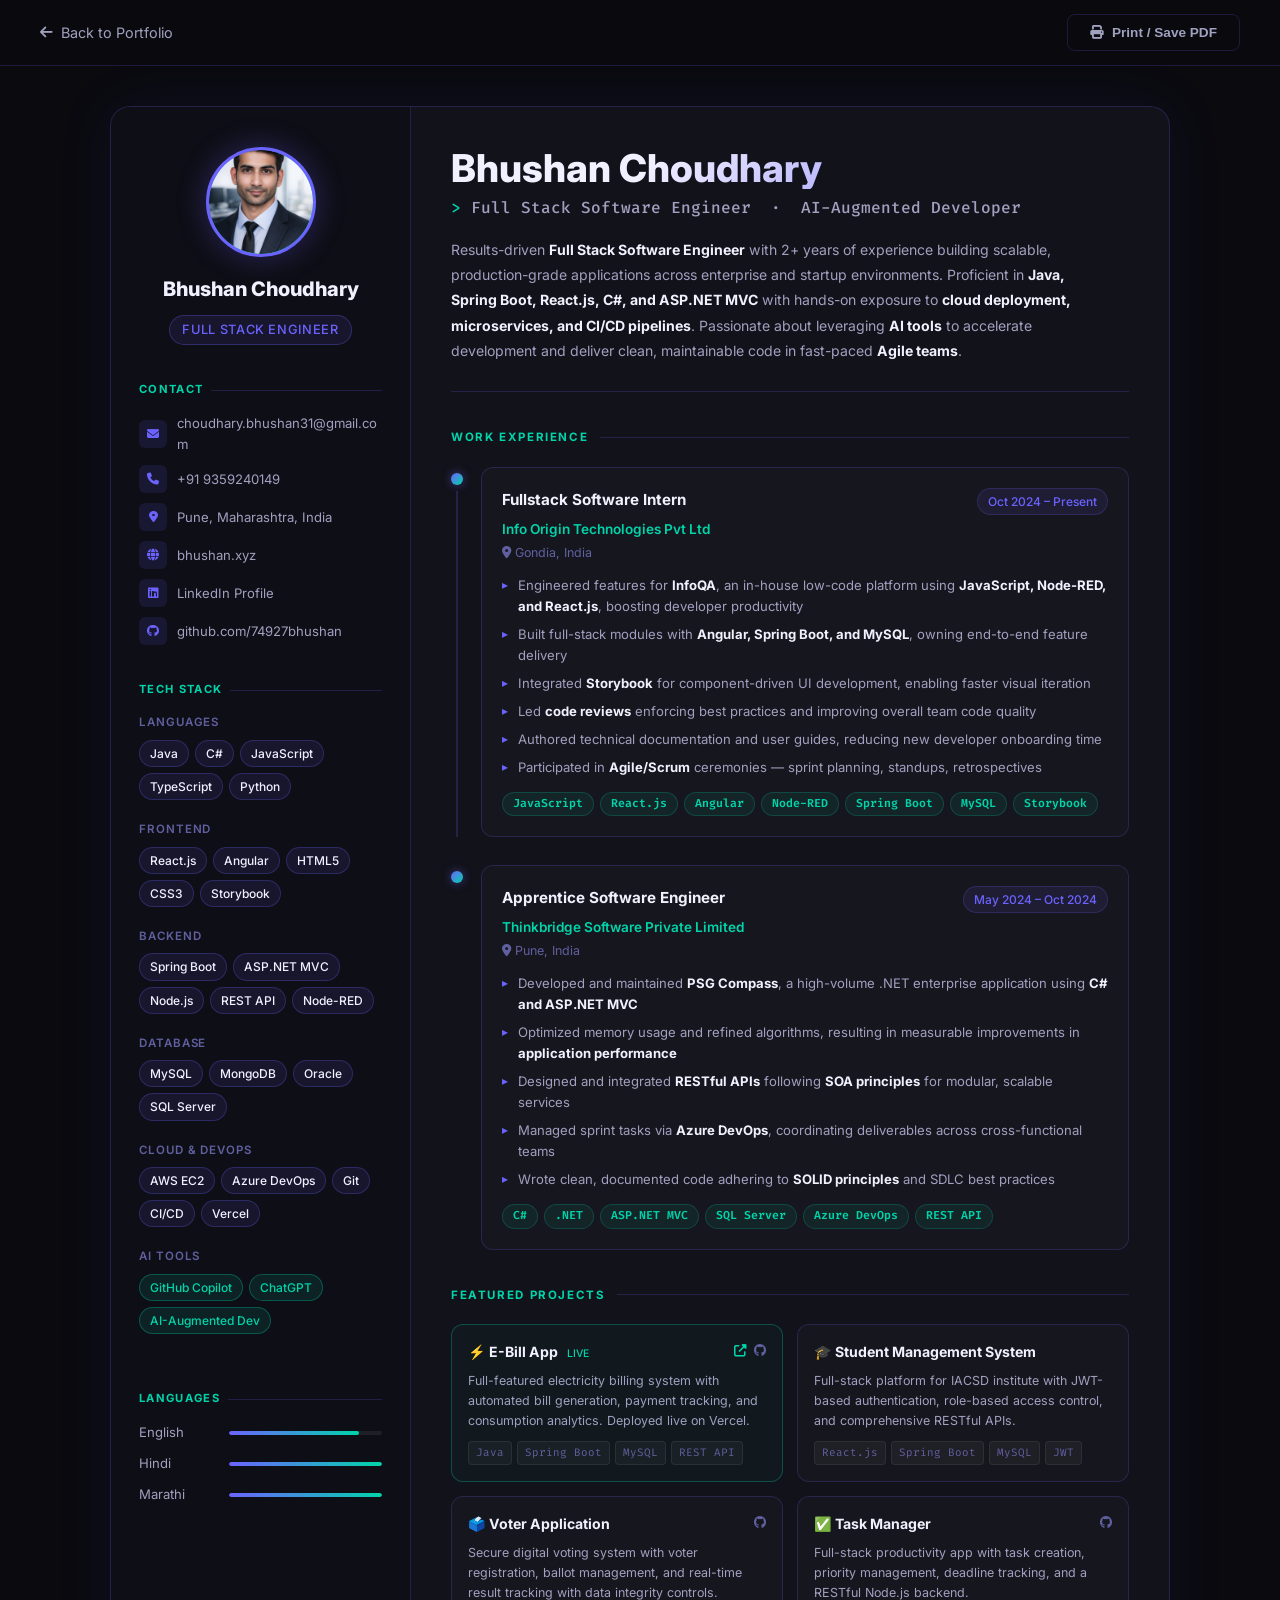
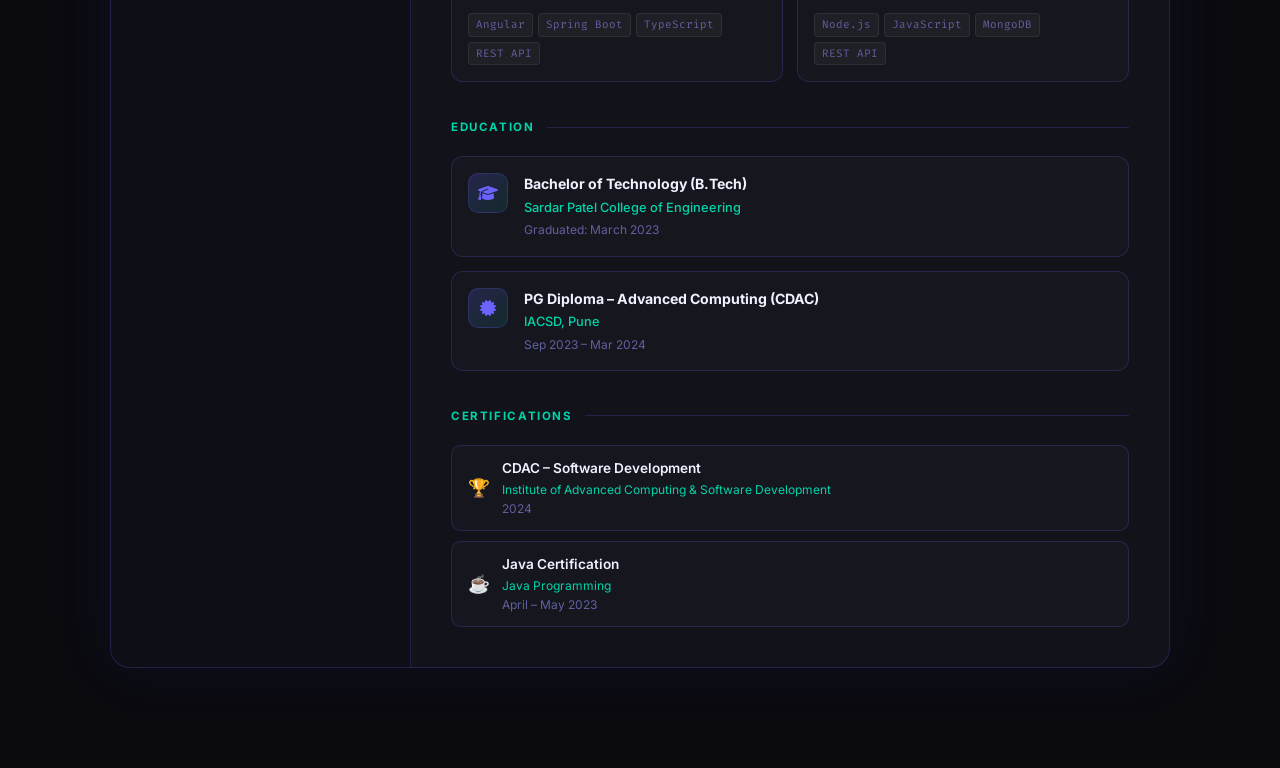
==== resume.html @ 6a35f502 "Add modern resume page with navbar/hero resume button" ====
<!DOCTYPE html>
<html lang="en">

<head>
    <meta charset="UTF-8">
    <meta name="viewport" content="width=device-width, initial-scale=1.0">
    <meta name="description" content="Bhushan Choudhary - Full Stack Software Engineer Resume">
    <title>Resume | Bhushan Choudhary</title>
    <link rel="preconnect" href="https://fonts.googleapis.com">
    <link rel="preconnect" href="https://fonts.gstatic.com" crossorigin>
    <link href="https://fonts.googleapis.com/css2?family=Inter:wght@300;400;500;600;700;800&family=Fira+Code:wght@400;500&display=swap" rel="stylesheet">
    <link rel="stylesheet" href="https://cdnjs.cloudflare.com/ajax/libs/font-awesome/6.4.0/css/all.min.css">
    <style>
        :root {
            --primary: #6c63ff;
            --primary-dark: #5a52e0;
            --accent: #00d4aa;
            --bg-dark: #0a0a0f;
            --bg-card: #12121a;
            --bg-sidebar: #0e0e16;
            --text-primary: #f0f0ff;
            --text-secondary: #a0a0c0;
            --text-muted: #6060a0;
            --border: rgba(108, 99, 255, 0.2);
            --glow: rgba(108, 99, 255, 0.15);
        }

        * {
            margin: 0;
            padding: 0;
            box-sizing: border-box;
        }

        body {
            font-family: 'Inter', sans-serif;
            background: var(--bg-dark);
            color: var(--text-primary);
            min-height: 100vh;
            line-height: 1.6;
        }

        /* ── TOP BAR ── */
        .top-bar {
            background: rgba(10, 10, 15, 0.95);
            backdrop-filter: blur(20px);
            border-bottom: 1px solid var(--border);
            padding: 14px 40px;
            display: flex;
            justify-content: space-between;
            align-items: center;
            position: sticky;
            top: 0;
            z-index: 100;
        }

        .top-bar-left a {
            color: var(--text-secondary);
            text-decoration: none;
            font-size: 0.9rem;
            transition: color 0.3s;
            display: flex;
            align-items: center;
            gap: 8px;
        }

        .top-bar-left a:hover { color: var(--primary); }

        .top-bar-right {
            display: flex;
            gap: 12px;
        }

        .btn-download {
            background: linear-gradient(135deg, var(--primary), var(--accent));
            color: white;
            border: none;
            padding: 10px 22px;
            border-radius: 8px;
            font-size: 0.85rem;
            font-weight: 600;
            cursor: pointer;
            display: flex;
            align-items: center;
            gap: 8px;
            text-decoration: none;
            transition: transform 0.2s, box-shadow 0.2s;
        }

        .btn-download:hover {
            transform: translateY(-2px);
            box-shadow: 0 8px 25px rgba(108, 99, 255, 0.4);
        }

        .btn-print {
            background: transparent;
            color: var(--text-secondary);
            border: 1px solid var(--border);
            padding: 10px 22px;
            border-radius: 8px;
            font-size: 0.85rem;
            font-weight: 600;
            cursor: pointer;
            display: flex;
            align-items: center;
            gap: 8px;
            transition: all 0.3s;
        }

        .btn-print:hover {
            border-color: var(--primary);
            color: var(--primary);
        }

        /* ── RESUME WRAPPER ── */
        .resume-wrapper {
            max-width: 1100px;
            margin: 40px auto;
            padding: 0 20px 60px;
        }

        .resume-card {
            background: var(--bg-card);
            border: 1px solid var(--border);
            border-radius: 20px;
            overflow: hidden;
            box-shadow: 0 0 60px rgba(108, 99, 255, 0.08);
            display: grid;
            grid-template-columns: 300px 1fr;
        }

        /* ── SIDEBAR ── */
        .sidebar {
            background: var(--bg-sidebar);
            border-right: 1px solid var(--border);
            padding: 40px 28px;
            display: flex;
            flex-direction: column;
            gap: 36px;
        }

        .profile-section {
            text-align: center;
        }

        .profile-avatar {
            width: 110px;
            height: 110px;
            border-radius: 50%;
            border: 3px solid var(--primary);
            margin: 0 auto 16px;
            background: linear-gradient(135deg, var(--primary), var(--accent));
            display: flex;
            align-items: center;
            justify-content: center;
            font-size: 2.5rem;
            font-weight: 800;
            color: white;
            box-shadow: 0 0 30px rgba(108, 99, 255, 0.3);
            overflow: hidden;
        }

        .profile-avatar img {
            width: 100%;
            height: 100%;
            object-fit: cover;
            border-radius: 50%;
        }

        .profile-name {
            font-size: 1.25rem;
            font-weight: 800;
            color: var(--text-primary);
            margin-bottom: 4px;
        }

        .profile-role {
            font-size: 0.8rem;
            font-weight: 500;
            color: var(--primary);
            letter-spacing: 0.05em;
            text-transform: uppercase;
            background: rgba(108, 99, 255, 0.1);
            border: 1px solid rgba(108, 99, 255, 0.3);
            border-radius: 20px;
            padding: 4px 12px;
            display: inline-block;
            margin-top: 6px;
        }

        .sidebar-section-title {
            font-size: 0.7rem;
            font-weight: 700;
            letter-spacing: 0.12em;
            text-transform: uppercase;
            color: var(--accent);
            margin-bottom: 14px;
            display: flex;
            align-items: center;
            gap: 8px;
        }

        .sidebar-section-title::after {
            content: '';
            flex: 1;
            height: 1px;
            background: var(--border);
        }

        /* Contact */
        .contact-list {
            list-style: none;
            display: flex;
            flex-direction: column;
            gap: 10px;
        }

        .contact-list li {
            display: flex;
            align-items: center;
            gap: 10px;
            font-size: 0.82rem;
            color: var(--text-secondary);
        }

        .contact-list li a {
            color: var(--text-secondary);
            text-decoration: none;
            transition: color 0.3s;
            word-break: break-all;
        }

        .contact-list li a:hover { color: var(--primary); }

        .contact-icon {
            width: 28px;
            height: 28px;
            border-radius: 6px;
            background: rgba(108, 99, 255, 0.12);
            display: flex;
            align-items: center;
            justify-content: center;
            font-size: 0.75rem;
            color: var(--primary);
            flex-shrink: 0;
        }

        /* Skills */
        .skill-group {
            margin-bottom: 20px;
        }

        .skill-group-label {
            font-size: 0.72rem;
            font-weight: 600;
            color: var(--text-muted);
            text-transform: uppercase;
            letter-spacing: 0.08em;
            margin-bottom: 8px;
        }

        .skill-tags {
            display: flex;
            flex-wrap: wrap;
            gap: 6px;
        }

        .skill-tag {
            background: rgba(108, 99, 255, 0.1);
            border: 1px solid rgba(108, 99, 255, 0.25);
            color: var(--text-primary);
            padding: 3px 10px;
            border-radius: 20px;
            font-size: 0.75rem;
            font-weight: 500;
            transition: all 0.3s;
        }

        .skill-tag:hover {
            background: rgba(108, 99, 255, 0.25);
            border-color: var(--primary);
        }

        .skill-tag.accent {
            background: rgba(0, 212, 170, 0.1);
            border-color: rgba(0, 212, 170, 0.3);
            color: var(--accent);
        }

        /* Langs */
        .lang-item {
            display: flex;
            align-items: center;
            gap: 10px;
            margin-bottom: 10px;
        }

        .lang-name {
            font-size: 0.82rem;
            color: var(--text-secondary);
            width: 80px;
        }

        .lang-bar {
            flex: 1;
            height: 4px;
            background: rgba(255,255,255,0.07);
            border-radius: 2px;
            overflow: hidden;
        }

        .lang-fill {
            height: 100%;
            border-radius: 2px;
            background: linear-gradient(90deg, var(--primary), var(--accent));
        }

        /* ── MAIN CONTENT ── */
        .main-content {
            padding: 40px 40px;
            display: flex;
            flex-direction: column;
            gap: 36px;
        }

        /* Header */
        .main-header {
            border-bottom: 1px solid var(--border);
            padding-bottom: 28px;
        }

        .main-name {
            font-size: 2.4rem;
            font-weight: 800;
            background: linear-gradient(135deg, #f0f0ff 30%, var(--primary));
            -webkit-background-clip: text;
            -webkit-text-fill-color: transparent;
            background-clip: text;
            line-height: 1.1;
            margin-bottom: 6px;
        }

        .main-title {
            font-size: 1rem;
            font-weight: 500;
            color: var(--text-secondary);
            margin-bottom: 16px;
            font-family: 'Fira Code', monospace;
        }

        .main-title span {
            color: var(--accent);
        }

        .summary-text {
            font-size: 0.88rem;
            color: var(--text-secondary);
            line-height: 1.8;
            max-width: 620px;
        }

        .summary-text strong { color: var(--text-primary); }

        /* Section */
        .section-heading {
            font-size: 0.72rem;
            font-weight: 700;
            letter-spacing: 0.14em;
            text-transform: uppercase;
            color: var(--accent);
            margin-bottom: 20px;
            display: flex;
            align-items: center;
            gap: 12px;
        }

        .section-heading::after {
            content: '';
            flex: 1;
            height: 1px;
            background: var(--border);
        }

        /* Timeline */
        .timeline {
            display: flex;
            flex-direction: column;
            gap: 28px;
        }

        .timeline-item {
            display: grid;
            grid-template-columns: 12px 1fr;
            gap: 18px;
        }

        .timeline-line {
            display: flex;
            flex-direction: column;
            align-items: center;
            padding-top: 6px;
        }

        .timeline-dot {
            width: 12px;
            height: 12px;
            border-radius: 50%;
            background: linear-gradient(135deg, var(--primary), var(--accent));
            flex-shrink: 0;
            box-shadow: 0 0 10px rgba(108, 99, 255, 0.5);
        }

        .timeline-connector {
            width: 2px;
            flex: 1;
            background: var(--border);
            margin-top: 6px;
        }

        .timeline-content {
            background: rgba(255,255,255,0.02);
            border: 1px solid var(--border);
            border-radius: 12px;
            padding: 20px;
            transition: border-color 0.3s;
        }

        .timeline-content:hover {
            border-color: rgba(108, 99, 255, 0.4);
            background: rgba(108, 99, 255, 0.04);
        }

        .job-header {
            display: flex;
            justify-content: space-between;
            align-items: flex-start;
            margin-bottom: 4px;
            gap: 10px;
        }

        .job-title {
            font-size: 0.95rem;
            font-weight: 700;
            color: var(--text-primary);
        }

        .job-date {
            font-size: 0.75rem;
            color: var(--primary);
            background: rgba(108, 99, 255, 0.1);
            border: 1px solid rgba(108, 99, 255, 0.2);
            border-radius: 20px;
            padding: 3px 10px;
            white-space: nowrap;
            font-weight: 500;
        }

        .job-company {
            font-size: 0.85rem;
            font-weight: 600;
            color: var(--accent);
            margin-bottom: 2px;
        }

        .job-location {
            font-size: 0.78rem;
            color: var(--text-muted);
            margin-bottom: 12px;
        }

        .job-bullets {
            list-style: none;
            display: flex;
            flex-direction: column;
            gap: 7px;
        }

        .job-bullets li {
            font-size: 0.82rem;
            color: var(--text-secondary);
            line-height: 1.6;
            padding-left: 16px;
            position: relative;
        }

        .job-bullets li::before {
            content: '▸';
            position: absolute;
            left: 0;
            color: var(--primary);
            font-size: 0.75rem;
        }

        .job-bullets li strong { color: var(--text-primary); }

        .tech-pills {
            display: flex;
            flex-wrap: wrap;
            gap: 6px;
            margin-top: 14px;
        }

        .tech-pill {
            background: rgba(0, 212, 170, 0.08);
            border: 1px solid rgba(0, 212, 170, 0.2);
            color: var(--accent);
            padding: 2px 10px;
            border-radius: 20px;
            font-size: 0.72rem;
            font-weight: 600;
            font-family: 'Fira Code', monospace;
        }

        /* Projects */
        .projects-grid {
            display: grid;
            grid-template-columns: 1fr 1fr;
            gap: 14px;
        }

        .project-card {
            background: rgba(255,255,255,0.02);
            border: 1px solid var(--border);
            border-radius: 12px;
            padding: 16px;
            transition: all 0.3s;
        }

        .project-card:hover {
            border-color: rgba(108, 99, 255, 0.4);
            background: rgba(108, 99, 255, 0.04);
            transform: translateY(-2px);
        }

        .project-card.featured {
            border-color: rgba(0, 212, 170, 0.3);
            background: rgba(0, 212, 170, 0.03);
        }

        .project-card.featured:hover {
            border-color: var(--accent);
        }

        .project-top {
            display: flex;
            justify-content: space-between;
            align-items: flex-start;
            margin-bottom: 8px;
        }

        .project-name {
            font-size: 0.88rem;
            font-weight: 700;
            color: var(--text-primary);
        }

        .project-links {
            display: flex;
            gap: 8px;
        }

        .project-link {
            color: var(--text-muted);
            font-size: 0.78rem;
            text-decoration: none;
            transition: color 0.3s;
        }

        .project-link:hover { color: var(--primary); }

        .project-link.live { color: var(--accent); }
        .project-link.live:hover { color: #00ffcc; }

        .project-desc {
            font-size: 0.78rem;
            color: var(--text-secondary);
            line-height: 1.6;
            margin-bottom: 10px;
        }

        .project-tech {
            display: flex;
            flex-wrap: wrap;
            gap: 5px;
        }

        .project-tech span {
            font-size: 0.68rem;
            font-family: 'Fira Code', monospace;
            color: var(--text-muted);
            background: rgba(255,255,255,0.04);
            border: 1px solid rgba(255,255,255,0.07);
            padding: 2px 7px;
            border-radius: 4px;
        }

        /* Education */
        .edu-grid {
            display: flex;
            flex-direction: column;
            gap: 14px;
        }

        .edu-item {
            display: flex;
            gap: 16px;
            background: rgba(255,255,255,0.02);
            border: 1px solid var(--border);
            border-radius: 12px;
            padding: 16px;
            align-items: flex-start;
        }

        .edu-icon {
            width: 40px;
            height: 40px;
            border-radius: 10px;
            background: linear-gradient(135deg, rgba(108,99,255,0.2), rgba(0,212,170,0.1));
            border: 1px solid var(--border);
            display: flex;
            align-items: center;
            justify-content: center;
            font-size: 1rem;
            color: var(--primary);
            flex-shrink: 0;
        }

        .edu-degree {
            font-size: 0.88rem;
            font-weight: 700;
            color: var(--text-primary);
            margin-bottom: 2px;
        }

        .edu-school {
            font-size: 0.8rem;
            color: var(--accent);
            font-weight: 500;
            margin-bottom: 2px;
        }

        .edu-date {
            font-size: 0.75rem;
            color: var(--text-muted);
        }

        /* Certifications */
        .cert-list {
            display: flex;
            flex-direction: column;
            gap: 10px;
        }

        .cert-item {
            display: flex;
            align-items: center;
            gap: 12px;
            padding: 12px 16px;
            background: rgba(255,255,255,0.02);
            border: 1px solid var(--border);
            border-radius: 10px;
        }

        .cert-badge {
            font-size: 1.1rem;
        }

        .cert-name {
            font-size: 0.85rem;
            font-weight: 600;
            color: var(--text-primary);
        }

        .cert-date {
            font-size: 0.75rem;
            color: var(--text-muted);
        }

        .cert-issuer {
            font-size: 0.75rem;
            color: var(--accent);
        }

        /* ── PRINT STYLES ── */
        @media print {
            body { background: white; }
            .top-bar { display: none; }
            .resume-wrapper { margin: 0; padding: 0; max-width: 100%; }
            .resume-card {
                border: none;
                border-radius: 0;
                box-shadow: none;
                grid-template-columns: 240px 1fr;
            }
            .sidebar { background: #f8f8ff; border-right: 2px solid #e0e0ff; }
            .main-content { padding: 30px; }
            :root {
                --bg-dark: white;
                --bg-card: white;
                --bg-sidebar: #f8f8ff;
                --text-primary: #111;
                --text-secondary: #444;
                --text-muted: #777;
                --border: #ddd;
            }
            .main-name { -webkit-text-fill-color: #111 !important; }
            .skill-tag { border-color: #aaa; }
            .timeline-content, .project-card, .edu-item, .cert-item { background: #fafafa; border-color: #ddd; }
        }

        @media (max-width: 768px) {
            .resume-card { grid-template-columns: 1fr; }
            .projects-grid { grid-template-columns: 1fr; }
            .main-content { padding: 24px 20px; }
            .top-bar { padding: 12px 20px; }
            .main-name { font-size: 1.8rem; }
        }
    </style>
</head>

<body>

    <!-- Top Bar -->
    <div class="top-bar">
        <div class="top-bar-left">
            <a href="index.html">
                <i class="fas fa-arrow-left"></i>
                Back to Portfolio
            </a>
        </div>
        <div class="top-bar-right">
            <button class="btn-print" onclick="window.print()">
                <i class="fas fa-print"></i> Print / Save PDF
            </button>
        </div>
    </div>

    <!-- Resume -->
    <div class="resume-wrapper">
        <div class="resume-card">

            <!-- ── SIDEBAR ── -->
            <aside class="sidebar">

                <!-- Profile -->
                <div class="profile-section">
                    <div class="profile-avatar">
                        <img src="Bhusan.png" alt="Bhushan Choudhary" onerror="this.style.display='none'; this.parentElement.innerHTML='BC'">
                    </div>
                    <div class="profile-name">Bhushan Choudhary</div>
                    <div class="profile-role">Full Stack Engineer</div>
                </div>

                <!-- Contact -->
                <div>
                    <div class="sidebar-section-title">Contact</div>
                    <ul class="contact-list">
                        <li>
                            <div class="contact-icon"><i class="fas fa-envelope"></i></div>
                            <a href="mailto:choudhary.bhushan31@gmail.com">choudhary.bhushan31@gmail.com</a>
                        </li>
                        <li>
                            <div class="contact-icon"><i class="fas fa-phone"></i></div>
                            <span>+91 9359240149</span>
                        </li>
                        <li>
                            <div class="contact-icon"><i class="fas fa-map-marker-alt"></i></div>
                            <span>Pune, Maharashtra, India</span>
                        </li>
                        <li>
                            <div class="contact-icon"><i class="fas fa-globe"></i></div>
                            <a href="https://bhushan.xyz" target="_blank">bhushan.xyz</a>
                        </li>
                        <li>
                            <div class="contact-icon"><i class="fab fa-linkedin"></i></div>
                            <a href="https://www.linkedin.com/in/bhushan-choudhary-738109151/" target="_blank">LinkedIn Profile</a>
                        </li>
                        <li>
                            <div class="contact-icon"><i class="fab fa-github"></i></div>
                            <a href="https://github.com/74927bhushan" target="_blank">github.com/74927bhushan</a>
                        </li>
                    </ul>
                </div>

                <!-- Technical Skills -->
                <div>
                    <div class="sidebar-section-title">Tech Stack</div>

                    <div class="skill-group">
                        <div class="skill-group-label">Languages</div>
                        <div class="skill-tags">
                            <span class="skill-tag">Java</span>
                            <span class="skill-tag">C#</span>
                            <span class="skill-tag">JavaScript</span>
                            <span class="skill-tag">TypeScript</span>
                            <span class="skill-tag">Python</span>
                        </div>
                    </div>

                    <div class="skill-group">
                        <div class="skill-group-label">Frontend</div>
                        <div class="skill-tags">
                            <span class="skill-tag">React.js</span>
                            <span class="skill-tag">Angular</span>
                            <span class="skill-tag">HTML5</span>
                            <span class="skill-tag">CSS3</span>
                            <span class="skill-tag">Storybook</span>
                        </div>
                    </div>

                    <div class="skill-group">
                        <div class="skill-group-label">Backend</div>
                        <div class="skill-tags">
                            <span class="skill-tag">Spring Boot</span>
                            <span class="skill-tag">ASP.NET MVC</span>
                            <span class="skill-tag">Node.js</span>
                            <span class="skill-tag">REST API</span>
                            <span class="skill-tag">Node-RED</span>
                        </div>
                    </div>

                    <div class="skill-group">
                        <div class="skill-group-label">Database</div>
                        <div class="skill-tags">
                            <span class="skill-tag">MySQL</span>
                            <span class="skill-tag">MongoDB</span>
                            <span class="skill-tag">Oracle</span>
                            <span class="skill-tag">SQL Server</span>
                        </div>
                    </div>

                    <div class="skill-group">
                        <div class="skill-group-label">Cloud & DevOps</div>
                        <div class="skill-tags">
                            <span class="skill-tag">AWS EC2</span>
                            <span class="skill-tag">Azure DevOps</span>
                            <span class="skill-tag">Git</span>
                            <span class="skill-tag">CI/CD</span>
                            <span class="skill-tag">Vercel</span>
                        </div>
                    </div>

                    <div class="skill-group">
                        <div class="skill-group-label">AI Tools</div>
                        <div class="skill-tags">
                            <span class="skill-tag accent">GitHub Copilot</span>
                            <span class="skill-tag accent">ChatGPT</span>
                            <span class="skill-tag accent">AI-Augmented Dev</span>
                        </div>
                    </div>
                </div>

                <!-- Languages -->
                <div>
                    <div class="sidebar-section-title">Languages</div>
                    <div class="lang-item">
                        <span class="lang-name">English</span>
                        <div class="lang-bar"><div class="lang-fill" style="width:85%"></div></div>
                    </div>
                    <div class="lang-item">
                        <span class="lang-name">Hindi</span>
                        <div class="lang-bar"><div class="lang-fill" style="width:100%"></div></div>
                    </div>
                    <div class="lang-item">
                        <span class="lang-name">Marathi</span>
                        <div class="lang-bar"><div class="lang-fill" style="width:100%"></div></div>
                    </div>
                </div>

            </aside>

            <!-- ── MAIN CONTENT ── -->
            <main class="main-content">

                <!-- Header -->
                <div class="main-header">
                    <div class="main-name">Bhushan Choudhary</div>
                    <div class="main-title">
                        <span>></span> Full Stack Software Engineer &nbsp;·&nbsp; AI-Augmented Developer
                    </div>
                    <p class="summary-text">
                        Results-driven <strong>Full Stack Software Engineer</strong> with 2+ years of experience building scalable, production-grade applications across enterprise and startup environments. Proficient in <strong>Java, Spring Boot, React.js, C#, and ASP.NET MVC</strong> with hands-on exposure to <strong>cloud deployment, microservices, and CI/CD pipelines</strong>. Passionate about leveraging <strong>AI tools</strong> to accelerate development and deliver clean, maintainable code in fast-paced <strong>Agile teams</strong>.
                    </p>
                </div>

                <!-- Experience -->
                <div>
                    <div class="section-heading">Work Experience</div>
                    <div class="timeline">

                        <div class="timeline-item">
                            <div class="timeline-line">
                                <div class="timeline-dot"></div>
                                <div class="timeline-connector"></div>
                            </div>
                            <div class="timeline-content">
                                <div class="job-header">
                                    <div class="job-title">Fullstack Software Intern</div>
                                    <div class="job-date">Oct 2024 – Present</div>
                                </div>
                                <div class="job-company">Info Origin Technologies Pvt Ltd</div>
                                <div class="job-location"><i class="fas fa-map-marker-alt"></i> Gondia, India</div>
                                <ul class="job-bullets">
                                    <li>Engineered features for <strong>InfoQA</strong>, an in-house low-code platform using <strong>JavaScript, Node-RED, and React.js</strong>, boosting developer productivity</li>
                                    <li>Built full-stack modules with <strong>Angular, Spring Boot, and MySQL</strong>, owning end-to-end feature delivery</li>
                                    <li>Integrated <strong>Storybook</strong> for component-driven UI development, enabling faster visual iteration</li>
                                    <li>Led <strong>code reviews</strong> enforcing best practices and improving overall team code quality</li>
                                    <li>Authored technical documentation and user guides, reducing new developer onboarding time</li>
                                    <li>Participated in <strong>Agile/Scrum</strong> ceremonies — sprint planning, standups, retrospectives</li>
                                </ul>
                                <div class="tech-pills">
                                    <span class="tech-pill">JavaScript</span>
                                    <span class="tech-pill">React.js</span>
                                    <span class="tech-pill">Angular</span>
                                    <span class="tech-pill">Node-RED</span>
                                    <span class="tech-pill">Spring Boot</span>
                                    <span class="tech-pill">MySQL</span>
                                    <span class="tech-pill">Storybook</span>
                                </div>
                            </div>
                        </div>

                        <div class="timeline-item">
                            <div class="timeline-line">
                                <div class="timeline-dot"></div>
                            </div>
                            <div class="timeline-content">
                                <div class="job-header">
                                    <div class="job-title">Apprentice Software Engineer</div>
                                    <div class="job-date">May 2024 – Oct 2024</div>
                                </div>
                                <div class="job-company">Thinkbridge Software Private Limited</div>
                                <div class="job-location"><i class="fas fa-map-marker-alt"></i> Pune, India</div>
                                <ul class="job-bullets">
                                    <li>Developed and maintained <strong>PSG Compass</strong>, a high-volume .NET enterprise application using <strong>C# and ASP.NET MVC</strong></li>
                                    <li>Optimized memory usage and refined algorithms, resulting in measurable improvements in <strong>application performance</strong></li>
                                    <li>Designed and integrated <strong>RESTful APIs</strong> following <strong>SOA principles</strong> for modular, scalable services</li>
                                    <li>Managed sprint tasks via <strong>Azure DevOps</strong>, coordinating deliverables across cross-functional teams</li>
                                    <li>Wrote clean, documented code adhering to <strong>SOLID principles</strong> and SDLC best practices</li>
                                </ul>
                                <div class="tech-pills">
                                    <span class="tech-pill">C#</span>
                                    <span class="tech-pill">.NET</span>
                                    <span class="tech-pill">ASP.NET MVC</span>
                                    <span class="tech-pill">SQL Server</span>
                                    <span class="tech-pill">Azure DevOps</span>
                                    <span class="tech-pill">REST API</span>
                                </div>
                            </div>
                        </div>

                    </div>
                </div>

                <!-- Projects -->
                <div>
                    <div class="section-heading">Featured Projects</div>
                    <div class="projects-grid">

                        <div class="project-card featured">
                            <div class="project-top">
                                <div class="project-name">⚡ E-Bill App <span style="font-size:0.65rem;color:var(--accent);font-weight:500;margin-left:6px;">LIVE</span></div>
                                <div class="project-links">
                                    <a href="https://e-bill-app.vercel.app/" target="_blank" class="project-link live"><i class="fas fa-external-link-alt"></i></a>
                                    <a href="https://github.com/74927bhushan/ebill-app" target="_blank" class="project-link"><i class="fab fa-github"></i></a>
                                </div>
                            </div>
                            <div class="project-desc">Full-featured electricity billing system with automated bill generation, payment tracking, and consumption analytics. Deployed live on Vercel.</div>
                            <div class="project-tech"><span>Java</span><span>Spring Boot</span><span>MySQL</span><span>REST API</span></div>
                        </div>

                        <div class="project-card">
                            <div class="project-top">
                                <div class="project-name">🎓 Student Management System</div>
                            </div>
                            <div class="project-desc">Full-stack platform for IACSD institute with JWT-based authentication, role-based access control, and comprehensive RESTful APIs.</div>
                            <div class="project-tech"><span>React.js</span><span>Spring Boot</span><span>MySQL</span><span>JWT</span></div>
                        </div>

                        <div class="project-card">
                            <div class="project-top">
                                <div class="project-name">🗳️ Voter Application</div>
                                <div class="project-links">
                                    <a href="https://github.com/74927bhushan/Voter_Application" target="_blank" class="project-link"><i class="fab fa-github"></i></a>
                                </div>
                            </div>
                            <div class="project-desc">Secure digital voting system with voter registration, ballot management, and real-time result tracking with data integrity controls.</div>
                            <div class="project-tech"><span>Angular</span><span>Spring Boot</span><span>TypeScript</span><span>REST API</span></div>
                        </div>

                        <div class="project-card">
                            <div class="project-top">
                                <div class="project-name">✅ Task Manager</div>
                                <div class="project-links">
                                    <a href="https://github.com/74927bhushan/TaskManager" target="_blank" class="project-link"><i class="fab fa-github"></i></a>
                                </div>
                            </div>
                            <div class="project-desc">Full-stack productivity app with task creation, priority management, deadline tracking, and a RESTful Node.js backend.</div>
                            <div class="project-tech"><span>Node.js</span><span>JavaScript</span><span>MongoDB</span><span>REST API</span></div>
                        </div>

                    </div>
                </div>

                <!-- Education -->
                <div>
                    <div class="section-heading">Education</div>
                    <div class="edu-grid">
                        <div class="edu-item">
                            <div class="edu-icon"><i class="fas fa-graduation-cap"></i></div>
                            <div>
                                <div class="edu-degree">Bachelor of Technology (B.Tech)</div>
                                <div class="edu-school">Sardar Patel College of Engineering</div>
                                <div class="edu-date">Graduated: March 2023</div>
                            </div>
                        </div>
                        <div class="edu-item">
                            <div class="edu-icon"><i class="fas fa-certificate"></i></div>
                            <div>
                                <div class="edu-degree">PG Diploma – Advanced Computing (CDAC)</div>
                                <div class="edu-school">IACSD, Pune</div>
                                <div class="edu-date">Sep 2023 – Mar 2024</div>
                            </div>
                        </div>
                    </div>
                </div>

                <!-- Certifications -->
                <div>
                    <div class="section-heading">Certifications</div>
                    <div class="cert-list">
                        <div class="cert-item">
                            <div class="cert-badge">🏆</div>
                            <div>
                                <div class="cert-name">CDAC – Software Development</div>
                                <div class="cert-issuer">Institute of Advanced Computing & Software Development</div>
                                <div class="cert-date">2024</div>
                            </div>
                        </div>
                        <div class="cert-item">
                            <div class="cert-badge">☕</div>
                            <div>
                                <div class="cert-name">Java Certification</div>
                                <div class="cert-issuer">Java Programming</div>
                                <div class="cert-date">April – May 2023</div>
                            </div>
                        </div>
                    </div>
                </div>

            </main>
        </div>
    </div>

</body>
</html>
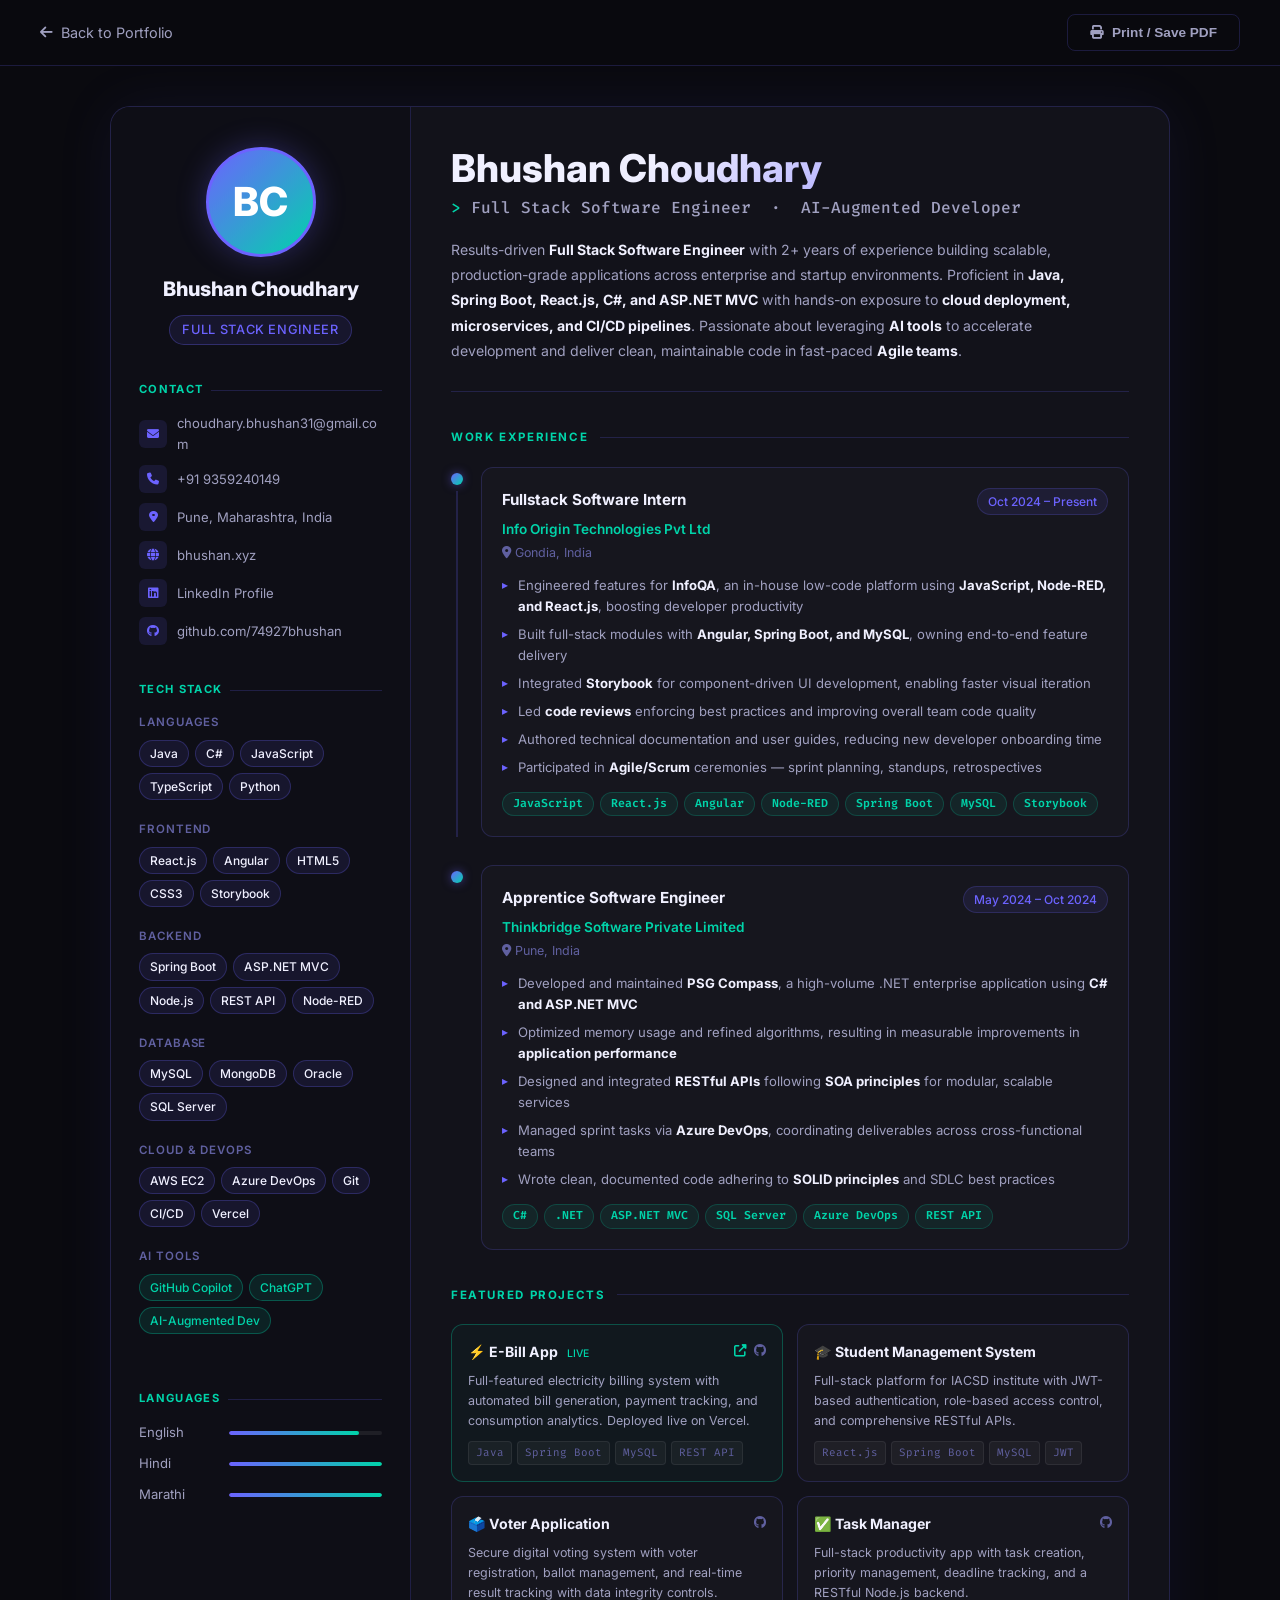
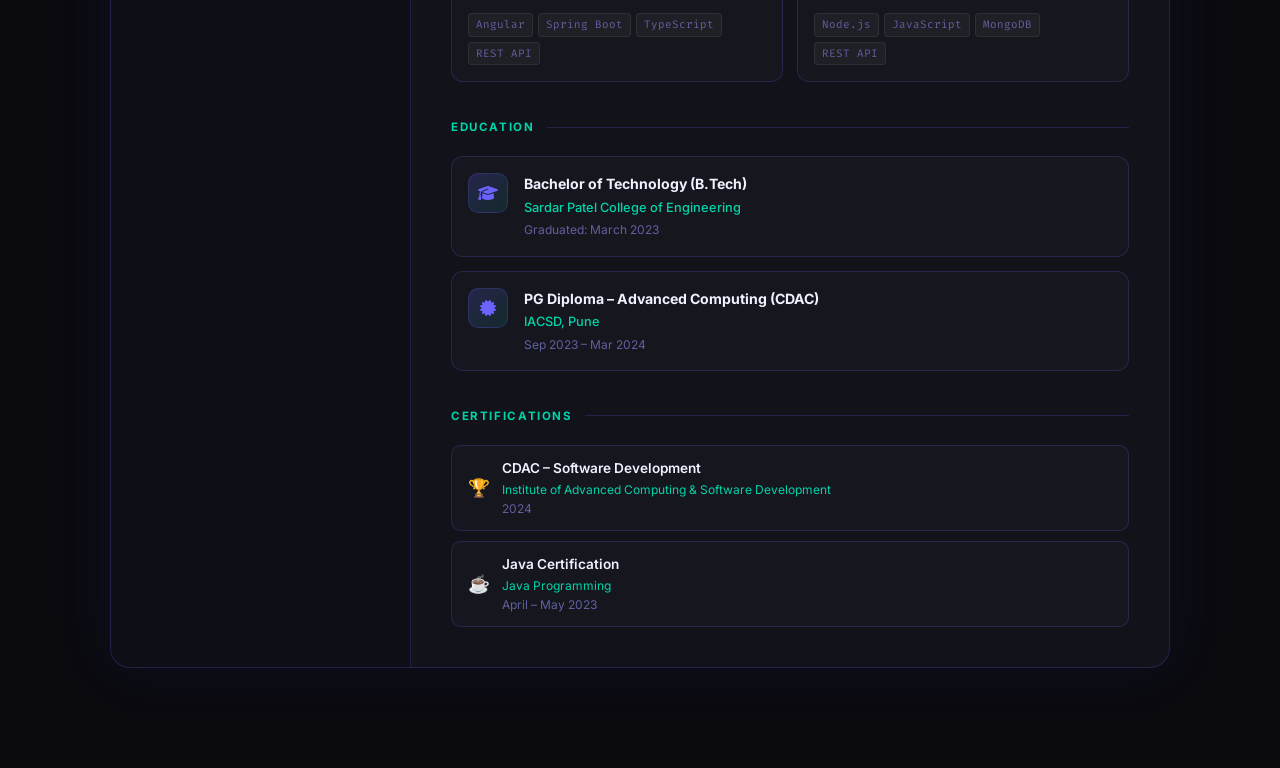
==== commit 69a2031e: "Transform website to Apple-inspired fluid liquid design and remove AI photo" ====
--- a/resume.html
+++ b/resume.html
@@ -744,7 +744,7 @@
                 <!-- Profile -->
                 <div class="profile-section">
                     <div class="profile-avatar">
-                        <img src="Bhusan.png" alt="Bhushan Choudhary" onerror="this.style.display='none'; this.parentElement.innerHTML='BC'">
+                        <span>BC</span>
                     </div>
                     <div class="profile-name">Bhushan Choudhary</div>
                     <div class="profile-role">Full Stack Engineer</div>
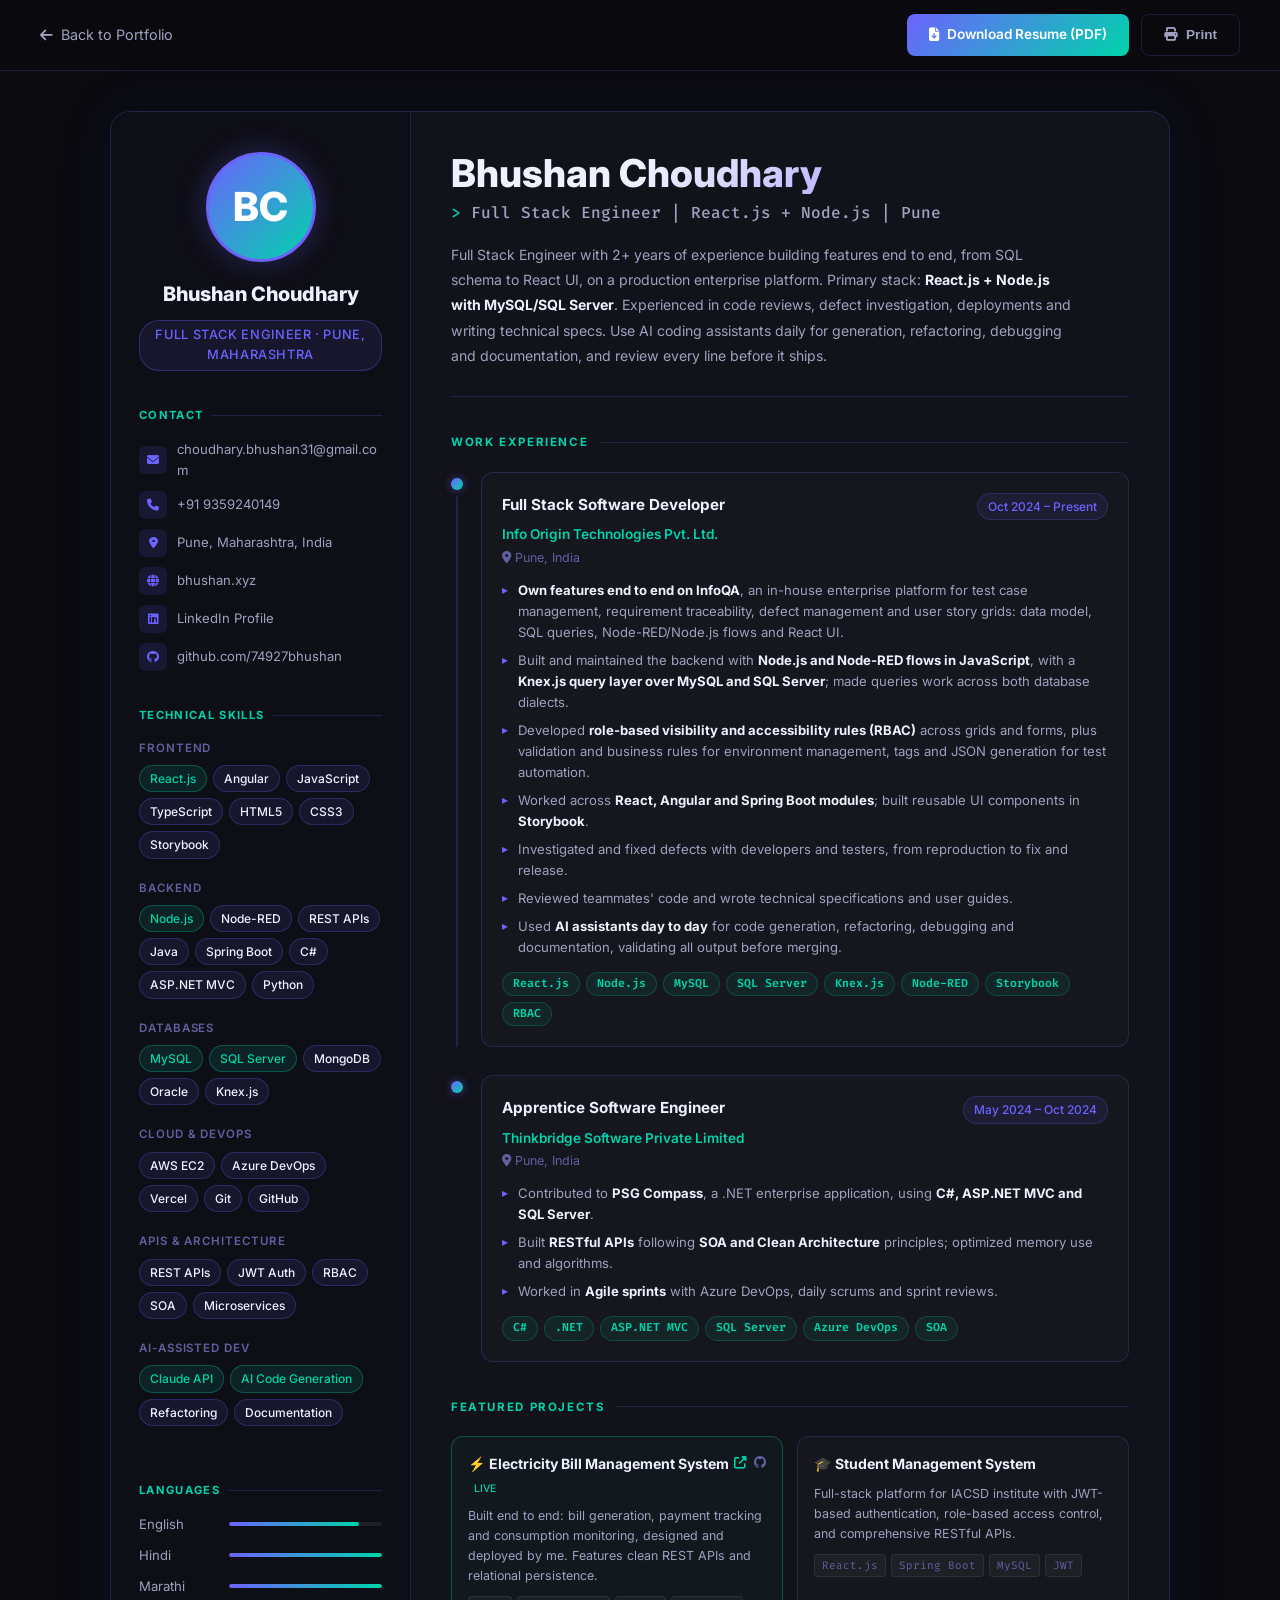
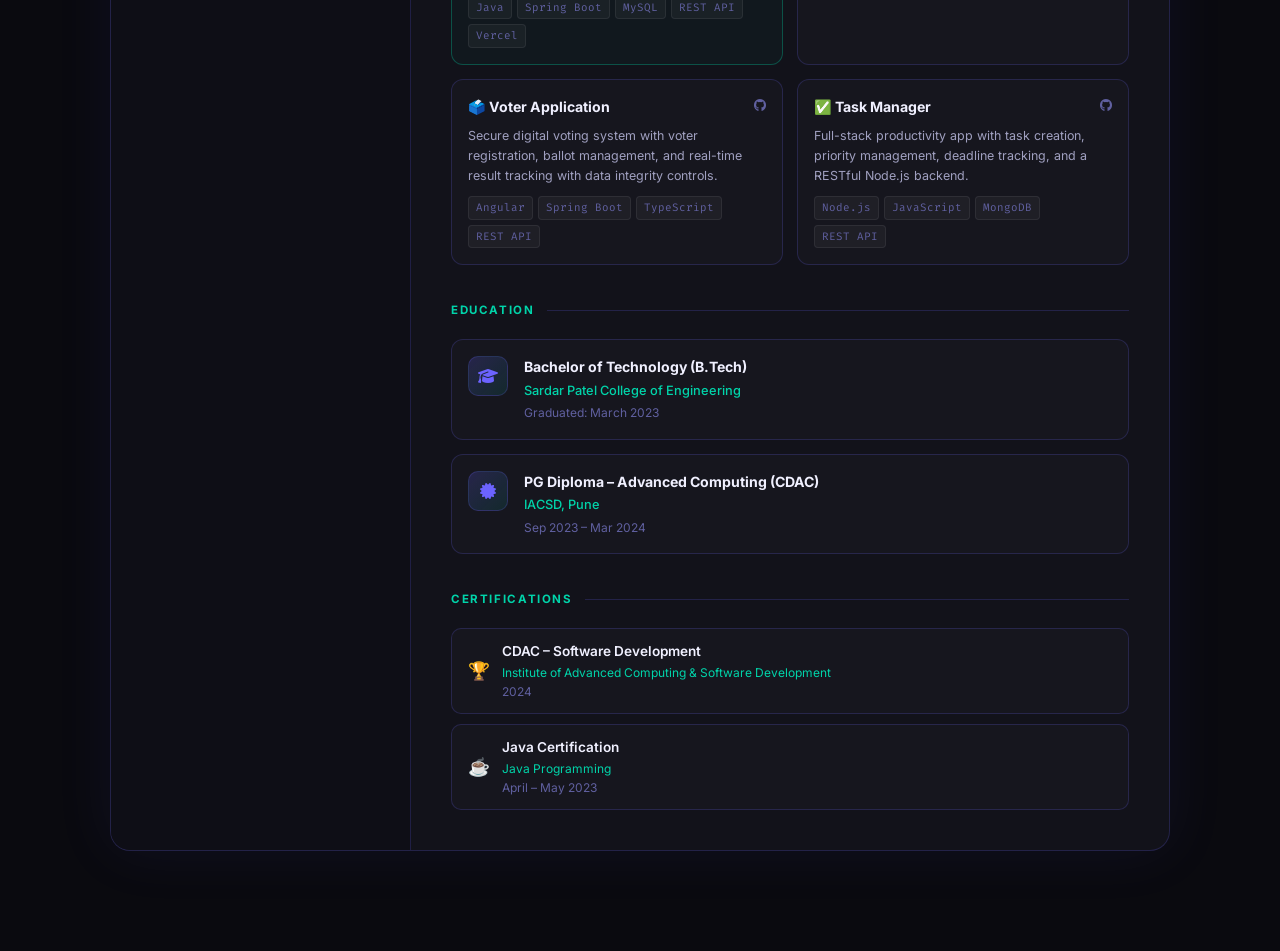
==== commit 902479f4: "Tailor portfolio and resume for HeapTrace Full Stack Engineer (React.js + Node.js)" ====
--- a/resume.html
+++ b/resume.html
@@ -728,8 +728,11 @@
             </a>
         </div>
         <div class="top-bar-right">
+            <a href="Bhushan_Choudhary_Resume.pdf" download="Bhushan_Choudhary_Resume.pdf" class="btn-download">
+                <i class="fas fa-file-arrow-down"></i> Download Resume (PDF)
+            </a>
             <button class="btn-print" onclick="window.print()">
-                <i class="fas fa-print"></i> Print / Save PDF
+                <i class="fas fa-print"></i> Print
             </button>
         </div>
     </div>
@@ -747,7 +750,7 @@
                         <span>BC</span>
                     </div>
                     <div class="profile-name">Bhushan Choudhary</div>
-                    <div class="profile-role">Full Stack Engineer</div>
+                    <div class="profile-role">Full Stack Engineer · Pune, Maharashtra</div>
                 </div>
 
                 <!-- Contact -->
@@ -783,24 +786,15 @@
 
                 <!-- Technical Skills -->
                 <div>
-                    <div class="sidebar-section-title">Tech Stack</div>
-
-                    <div class="skill-group">
-                        <div class="skill-group-label">Languages</div>
-                        <div class="skill-tags">
-                            <span class="skill-tag">Java</span>
-                            <span class="skill-tag">C#</span>
-                            <span class="skill-tag">JavaScript</span>
-                            <span class="skill-tag">TypeScript</span>
-                            <span class="skill-tag">Python</span>
-                        </div>
-                    </div>
+                    <div class="sidebar-section-title">Technical Skills</div>
 
                     <div class="skill-group">
                         <div class="skill-group-label">Frontend</div>
                         <div class="skill-tags">
-                            <span class="skill-tag">React.js</span>
+                            <span class="skill-tag accent">React.js</span>
                             <span class="skill-tag">Angular</span>
+                            <span class="skill-tag">JavaScript</span>
+                            <span class="skill-tag">TypeScript</span>
                             <span class="skill-tag">HTML5</span>
                             <span class="skill-tag">CSS3</span>
                             <span class="skill-tag">Storybook</span>
@@ -810,21 +804,25 @@
                     <div class="skill-group">
                         <div class="skill-group-label">Backend</div>
                         <div class="skill-tags">
+                            <span class="skill-tag accent">Node.js</span>
+                            <span class="skill-tag">Node-RED</span>
+                            <span class="skill-tag">REST APIs</span>
+                            <span class="skill-tag">Java</span>
                             <span class="skill-tag">Spring Boot</span>
+                            <span class="skill-tag">C#</span>
                             <span class="skill-tag">ASP.NET MVC</span>
-                            <span class="skill-tag">Node.js</span>
-                            <span class="skill-tag">REST API</span>
-                            <span class="skill-tag">Node-RED</span>
+                            <span class="skill-tag">Python</span>
                         </div>
                     </div>
 
                     <div class="skill-group">
-                        <div class="skill-group-label">Database</div>
+                        <div class="skill-group-label">Databases</div>
                         <div class="skill-tags">
-                            <span class="skill-tag">MySQL</span>
+                            <span class="skill-tag accent">MySQL</span>
+                            <span class="skill-tag accent">SQL Server</span>
                             <span class="skill-tag">MongoDB</span>
                             <span class="skill-tag">Oracle</span>
-                            <span class="skill-tag">SQL Server</span>
+                            <span class="skill-tag">Knex.js</span>
                         </div>
                     </div>
 
@@ -833,18 +831,30 @@
                         <div class="skill-tags">
                             <span class="skill-tag">AWS EC2</span>
                             <span class="skill-tag">Azure DevOps</span>
+                            <span class="skill-tag">Vercel</span>
                             <span class="skill-tag">Git</span>
-                            <span class="skill-tag">CI/CD</span>
-                            <span class="skill-tag">Vercel</span>
+                            <span class="skill-tag">GitHub</span>
                         </div>
                     </div>
 
                     <div class="skill-group">
-                        <div class="skill-group-label">AI Tools</div>
+                        <div class="skill-group-label">APIs & Architecture</div>
                         <div class="skill-tags">
-                            <span class="skill-tag accent">GitHub Copilot</span>
-                            <span class="skill-tag accent">ChatGPT</span>
-                            <span class="skill-tag accent">AI-Augmented Dev</span>
+                            <span class="skill-tag">REST APIs</span>
+                            <span class="skill-tag">JWT Auth</span>
+                            <span class="skill-tag">RBAC</span>
+                            <span class="skill-tag">SOA</span>
+                            <span class="skill-tag">Microservices</span>
+                        </div>
+                    </div>
+
+                    <div class="skill-group">
+                        <div class="skill-group-label">AI-Assisted Dev</div>
+                        <div class="skill-tags">
+                            <span class="skill-tag accent">Claude API</span>
+                            <span class="skill-tag accent">AI Code Generation</span>
+                            <span class="skill-tag">Refactoring</span>
+                            <span class="skill-tag">Documentation</span>
                         </div>
                     </div>
                 </div>
@@ -875,10 +885,10 @@
                 <div class="main-header">
                     <div class="main-name">Bhushan Choudhary</div>
                     <div class="main-title">
-                        <span>></span> Full Stack Software Engineer &nbsp;·&nbsp; AI-Augmented Developer
+                        <span>></span> Full Stack Engineer | React.js + Node.js | Pune
                     </div>
                     <p class="summary-text">
-                        Results-driven <strong>Full Stack Software Engineer</strong> with 2+ years of experience building scalable, production-grade applications across enterprise and startup environments. Proficient in <strong>Java, Spring Boot, React.js, C#, and ASP.NET MVC</strong> with hands-on exposure to <strong>cloud deployment, microservices, and CI/CD pipelines</strong>. Passionate about leveraging <strong>AI tools</strong> to accelerate development and deliver clean, maintainable code in fast-paced <strong>Agile teams</strong>.
+                        Full Stack Engineer with 2+ years of experience building features end to end, from SQL schema to React UI, on a production enterprise platform. Primary stack: <strong>React.js + Node.js with MySQL/SQL Server</strong>. Experienced in code reviews, defect investigation, deployments and writing technical specs. Use AI coding assistants daily for generation, refactoring, debugging and documentation, and review every line before it ships.
                     </p>
                 </div>
 
@@ -894,27 +904,29 @@
                             </div>
                             <div class="timeline-content">
                                 <div class="job-header">
-                                    <div class="job-title">Fullstack Software Intern</div>
+                                    <div class="job-title">Full Stack Software Developer</div>
                                     <div class="job-date">Oct 2024 – Present</div>
                                 </div>
-                                <div class="job-company">Info Origin Technologies Pvt Ltd</div>
-                                <div class="job-location"><i class="fas fa-map-marker-alt"></i> Gondia, India</div>
+                                <div class="job-company">Info Origin Technologies Pvt. Ltd.</div>
+                                <div class="job-location"><i class="fas fa-map-marker-alt"></i> Pune, India</div>
                                 <ul class="job-bullets">
-                                    <li>Engineered features for <strong>InfoQA</strong>, an in-house low-code platform using <strong>JavaScript, Node-RED, and React.js</strong>, boosting developer productivity</li>
-                                    <li>Built full-stack modules with <strong>Angular, Spring Boot, and MySQL</strong>, owning end-to-end feature delivery</li>
-                                    <li>Integrated <strong>Storybook</strong> for component-driven UI development, enabling faster visual iteration</li>
-                                    <li>Led <strong>code reviews</strong> enforcing best practices and improving overall team code quality</li>
-                                    <li>Authored technical documentation and user guides, reducing new developer onboarding time</li>
-                                    <li>Participated in <strong>Agile/Scrum</strong> ceremonies — sprint planning, standups, retrospectives</li>
+                                    <li><strong>Own features end to end on InfoQA</strong>, an in-house enterprise platform for test case management, requirement traceability, defect management and user story grids: data model, SQL queries, Node-RED/Node.js flows and React UI.</li>
+                                    <li>Built and maintained the backend with <strong>Node.js and Node-RED flows in JavaScript</strong>, with a <strong>Knex.js query layer over MySQL and SQL Server</strong>; made queries work across both database dialects.</li>
+                                    <li>Developed <strong>role-based visibility and accessibility rules (RBAC)</strong> across grids and forms, plus validation and business rules for environment management, tags and JSON generation for test automation.</li>
+                                    <li>Worked across <strong>React, Angular and Spring Boot modules</strong>; built reusable UI components in <strong>Storybook</strong>.</li>
+                                    <li>Investigated and fixed defects with developers and testers, from reproduction to fix and release.</li>
+                                    <li>Reviewed teammates' code and wrote technical specifications and user guides.</li>
+                                    <li>Used <strong>AI assistants day to day</strong> for code generation, refactoring, debugging and documentation, validating all output before merging.</li>
                                 </ul>
                                 <div class="tech-pills">
-                                    <span class="tech-pill">JavaScript</span>
                                     <span class="tech-pill">React.js</span>
-                                    <span class="tech-pill">Angular</span>
+                                    <span class="tech-pill">Node.js</span>
+                                    <span class="tech-pill">MySQL</span>
+                                    <span class="tech-pill">SQL Server</span>
+                                    <span class="tech-pill">Knex.js</span>
                                     <span class="tech-pill">Node-RED</span>
-                                    <span class="tech-pill">Spring Boot</span>
-                                    <span class="tech-pill">MySQL</span>
                                     <span class="tech-pill">Storybook</span>
+                                    <span class="tech-pill">RBAC</span>
                                 </div>
                             </div>
                         </div>
@@ -931,11 +943,9 @@
                                 <div class="job-company">Thinkbridge Software Private Limited</div>
                                 <div class="job-location"><i class="fas fa-map-marker-alt"></i> Pune, India</div>
                                 <ul class="job-bullets">
-                                    <li>Developed and maintained <strong>PSG Compass</strong>, a high-volume .NET enterprise application using <strong>C# and ASP.NET MVC</strong></li>
-                                    <li>Optimized memory usage and refined algorithms, resulting in measurable improvements in <strong>application performance</strong></li>
-                                    <li>Designed and integrated <strong>RESTful APIs</strong> following <strong>SOA principles</strong> for modular, scalable services</li>
-                                    <li>Managed sprint tasks via <strong>Azure DevOps</strong>, coordinating deliverables across cross-functional teams</li>
-                                    <li>Wrote clean, documented code adhering to <strong>SOLID principles</strong> and SDLC best practices</li>
+                                    <li>Contributed to <strong>PSG Compass</strong>, a .NET enterprise application, using <strong>C#, ASP.NET MVC and SQL Server</strong>.</li>
+                                    <li>Built <strong>RESTful APIs</strong> following <strong>SOA and Clean Architecture</strong> principles; optimized memory use and algorithms.</li>
+                                    <li>Worked in <strong>Agile sprints</strong> with Azure DevOps, daily scrums and sprint reviews.</li>
                                 </ul>
                                 <div class="tech-pills">
                                     <span class="tech-pill">C#</span>
@@ -943,7 +953,7 @@
                                     <span class="tech-pill">ASP.NET MVC</span>
                                     <span class="tech-pill">SQL Server</span>
                                     <span class="tech-pill">Azure DevOps</span>
-                                    <span class="tech-pill">REST API</span>
+                                    <span class="tech-pill">SOA</span>
                                 </div>
                             </div>
                         </div>
@@ -958,14 +968,14 @@
 
                         <div class="project-card featured">
                             <div class="project-top">
-                                <div class="project-name">⚡ E-Bill App <span style="font-size:0.65rem;color:var(--accent);font-weight:500;margin-left:6px;">LIVE</span></div>
+                                <div class="project-name">⚡ Electricity Bill Management System <span style="font-size:0.65rem;color:var(--accent);font-weight:500;margin-left:6px;">LIVE</span></div>
                                 <div class="project-links">
-                                    <a href="https://e-bill-app.vercel.app/" target="_blank" class="project-link live"><i class="fas fa-external-link-alt"></i></a>
-                                    <a href="https://github.com/74927bhushan/ebill-app" target="_blank" class="project-link"><i class="fab fa-github"></i></a>
+                                    <a href="https://e-bill-app.vercel.app/" target="_blank" class="project-link live" title="Live Demo"><i class="fas fa-external-link-alt"></i></a>
+                                    <a href="https://github.com/74927bhushan/ebill-app" target="_blank" class="project-link" title="GitHub"><i class="fab fa-github"></i></a>
                                 </div>
                             </div>
-                            <div class="project-desc">Full-featured electricity billing system with automated bill generation, payment tracking, and consumption analytics. Deployed live on Vercel.</div>
-                            <div class="project-tech"><span>Java</span><span>Spring Boot</span><span>MySQL</span><span>REST API</span></div>
+                            <div class="project-desc">Built end to end: bill generation, payment tracking and consumption monitoring, designed and deployed by me. Features clean REST APIs and relational persistence.</div>
+                            <div class="project-tech"><span>Java</span><span>Spring Boot</span><span>MySQL</span><span>REST API</span><span>Vercel</span></div>
                         </div>
 
                         <div class="project-card">
